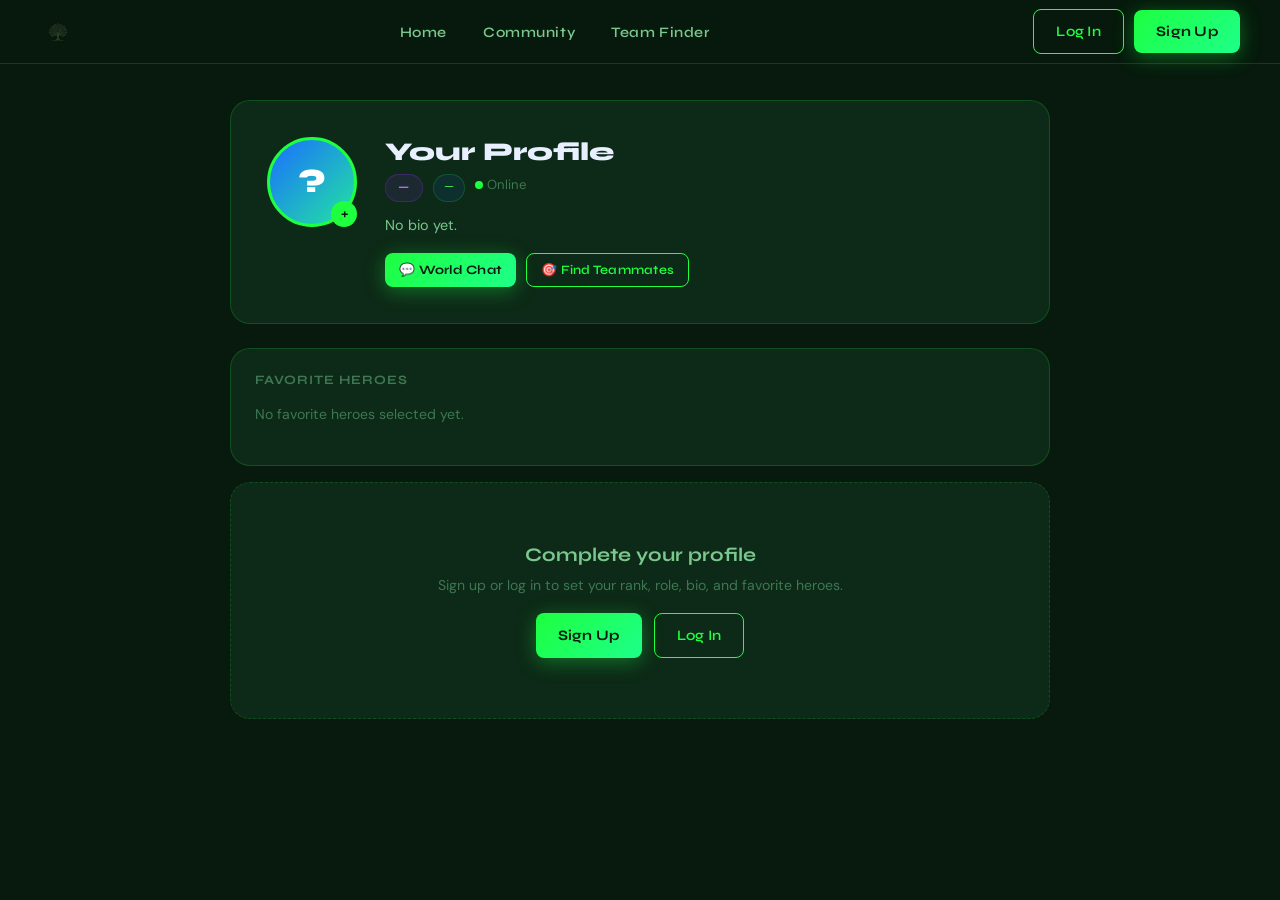
==== pages/profile.html @ 97e3393e "first commit" ====
<!DOCTYPE html>
<html lang="en">
<head>
  <meta charset="UTF-8" />
  <meta name="viewport" content="width=device-width, initial-scale=1.0" />
  <title>My Profile — TreeBa</title>
  <link rel="stylesheet" href="../css/main.css" />
  <link rel="preconnect" href="https://fonts.googleapis.com">
  <link href="https://fonts.googleapis.com/css2?family=Syne:wght@400;600;700;800&family=DM+Sans:ital,wght@0,300;0,400;0,500;1,300&display=swap" rel="stylesheet">
</head>
<body>

  <nav class="navbar">
    <a href="../index.html" class="nav-logo">
      <img src="../images/TreeBa.png" alt="TreeBa Logo" class="nav-logo-img">
    </a>
    <ul class="nav-links">
      <li><a href="../index.html">Home</a></li>
      <li><a href="community.html">Community</a></li>
      <li><a href="teamfinder.html">Team Finder</a></li>
    </ul>
    <div class="nav-actions">
      <a href="login.html" class="btn-ghost">Log In</a>
      <a href="register.html" class="btn-primary">Sign Up</a>
    </div>
  </nav>

  <div class="profile-page">

    <!-- Profile Header -->
    <div class="profile-header-card">
      <div style="position:relative;flex-shrink:0;">
        <div class="profile-big-avatar" id="profileAvatar"
          style="cursor:pointer;overflow:hidden;"
          onclick="document.getElementById('avatarInput').click()"
          title="Click to change photo">
          <img id="avatarImg" src="" alt="" style="width:100%;height:100%;object-fit:cover;display:none;border-radius:50%;">
          <span id="avatarInitials">?</span>
        </div>
        <div onclick="document.getElementById('avatarInput').click()"
          style="position:absolute;bottom:0;right:0;background:var(--primary);color:#071a0d;border-radius:50%;width:26px;height:26px;display:flex;align-items:center;justify-content:center;font-size:0.8rem;cursor:pointer;font-weight:700;">
          +
        </div>
        <input type="file" id="avatarInput" accept="image/*" style="display:none;">
      </div>
      <div class="profile-info">
        <h2 id="profileName">Your Profile</h2>
        <div class="profile-meta">
          <span class="profile-rank rank-epic" id="profileRank">—</span>
          <span class="hero-tag" id="profileRole">—</span>
          <span style="font-size:0.82rem;color:var(--text-dim);">
            <span class="online-dot"></span>Online
          </span>
        </div>
        <p class="profile-bio" id="profileBio">No bio yet.</p>
        <div class="profile-actions">
          <a href="community.html" class="btn-primary small">💬 World Chat</a>
          <a href="teamfinder.html" class="btn-ghost small">🎯 Find Teammates</a>
        </div>
      </div>
    </div>

    <!-- Favorite Heroes -->
    <div class="profile-section-card">
      <h4>Favorite Heroes</h4>

      <!-- Selected badges -->
      <div id="selectedHeroes" style="display:flex;gap:8px;flex-wrap:wrap;margin-bottom:16px;">
        <span style="font-size:0.88rem;color:var(--text-dim);">No favorite heroes selected yet.</span>
      </div>

      <!-- Carousel -->
      <div id="heroPicker" style="display:none;">
        <p style="font-size:0.85rem;color:var(--text-dim);margin-bottom:10px;">Click a hero to add/remove as favorite:</p>

        <div style="position:relative;display:flex;align-items:center;gap:8px;">
          <!-- Left Arrow -->
          <button onclick="scrollHeroes(-1)" style="
            flex-shrink:0;width:36px;height:36px;border-radius:50%;
            background:rgba(30,255,100,0.1);border:1px solid var(--primary);
            color:var(--primary);font-size:1.2rem;cursor:pointer;
            display:flex;align-items:center;justify-content:center;">‹</button>

          <!-- Hero Grid -->
          <div id="heroGrid" style="
            display:flex;gap:12px;flex:1;justify-content:center;
            transition:all 0.3s ease;"></div>

          <!-- Right Arrow -->
          <button onclick="scrollHeroes(1)" style="
            flex-shrink:0;width:36px;height:36px;border-radius:50%;
            background:rgba(30,255,100,0.1);border:1px solid var(--primary);
            color:var(--primary);font-size:1.2rem;cursor:pointer;
            display:flex;align-items:center;justify-content:center;">›</button>
        </div>

        <!-- Page indicator -->
        <div id="pageIndicator" style="text-align:center;font-size:0.75rem;color:var(--text-dim);margin-top:10px;"></div>
      </div>
    </div>

    <!-- Edit Profile Note -->
    <div class="empty-state">
      <h3>Complete your profile</h3>
      <p>Sign up or log in to set your rank, role, bio, and favorite heroes.</p>
      <div style="display:flex;gap:12px;justify-content:center;margin-top:16px;">
        <a href="register.html" class="btn-primary">Sign Up</a>
        <a href="login.html" class="btn-ghost">Log In</a>
      </div>
    </div>

  </div>

  <script src="../js/main.js"></script>
  <script>

    // ── Load username ──────────────────────────────────────────────────────
    const username = sessionStorage.getItem('treeba_user');
    if (username) {
      document.getElementById('profileName').textContent = username;
      document.getElementById('avatarInitials').textContent = username.slice(0, 2).toUpperCase();
      document.querySelector('.empty-state').style.display = 'none';
    }

    // ── Avatar upload ──────────────────────────────────────────────────────
    const avatarInput    = document.getElementById('avatarInput');
    const avatarImg      = document.getElementById('avatarImg');
    const avatarInitials = document.getElementById('avatarInitials');

    avatarInput.addEventListener('change', function () {
      const file = this.files[0];
      if (!file) return;
      const reader = new FileReader();
      reader.onload = function (e) {
        avatarImg.src = e.target.result;
        avatarImg.style.display = 'block';
        avatarInitials.style.display = 'none';
        sessionStorage.setItem('treeba_avatar', e.target.result);
      };
      reader.readAsDataURL(file);
    });

    const savedAvatar = sessionStorage.getItem('treeba_avatar');
    if (savedAvatar) {
      avatarImg.src = savedAvatar;
      avatarImg.style.display = 'block';
      avatarInitials.style.display = 'none';
    }

    // ── Hero Picker ────────────────────────────────────────────────────────
   const ML_HEROES = [
  { name: "Aamon",        img: "../images/heroes/Aamon.webp" },
  { name: "Akai",         img: "../images/heroes/Akai.webp" },
  { name: "Aldous",       img: "../images/heroes/Aldous.webp" },
  { name: "Alice",        img: "../images/heroes/Alice.webp" },
  { name: "Alpha",        img: "../images/heroes/Alpha.webp" },
  { name: "Alucard",      img: "../images/heroes/Alucard.webp" },
  { name: "Angela",       img: "../images/heroes/Angela.webp" },
  { name: "Arlott",       img: "../images/heroes/Arlott.webp" },
  { name: "Atlas",        img: "../images/heroes/Atlas.webp" },
  { name: "Aulus",        img: "../images/heroes/Aulus.webp" },
  { name: "Aurora",       img: "../images/heroes/Aurora.webp" },
  { name: "Badang",       img: "../images/heroes/Badang.webp" },
  { name: "Balmond",      img: "../images/heroes/Balmond.webp" },
  { name: "Bane",         img: "../images/heroes/Bane.webp" },
  { name: "Barats",       img: "../images/heroes/Barats.webp" },
  { name: "Baxia",        img: "../images/heroes/Baxia.webp" },
  { name: "Beatrix",      img: "../images/heroes/Beatrix.webp" },
  { name: "Belerick",     img: "../images/heroes/Belerick.webp" },
  { name: "Benedetta",    img: "../images/heroes/Benedetta.webp" },
  { name: "Brody",        img: "../images/heroes/Brody.webp" },
  { name: "Bruno",        img: "../images/heroes/Bruno.webp" },
  { name: "Carmilla",     img: "../images/heroes/Carmilla.webp" },
  { name: "Cecilion",     img: "../images/heroes/Cecilion.webp" },
  { name: "Chang'e",      img: "../images/heroes/Chang'e.webp" },
  { name: "Chip",         img: "../images/heroes/Chip.webp" },
  { name: "Chou",         img: "../images/heroes/Chou.webp" },
  { name: "Cici",         img: "../images/heroes/Cici.webp" },
  { name: "Claude",       img: "../images/heroes/Claude.webp" },
  { name: "Clint",        img: "../images/heroes/Clint.webp" },
  { name: "Cyclops",      img: "../images/heroes/Cyclops.webp" },
  { name: "Diggie",       img: "../images/heroes/Diggie.webp" },
  { name: "Dyrroth",      img: "../images/heroes/Dyrroth.webp" },
  { name: "Edith",        img: "../images/heroes/Edith.webp" },
  { name: "Esmeralda",    img: "../images/heroes/Esmeralda.webp" },
  { name: "Estes",        img: "../images/heroes/Estes.webp" },
  { name: "Eudora",       img: "../images/heroes/Eudora.webp" },
  { name: "Fanny",        img: "../images/heroes/Fanny.webp" },
  { name: "Faramis",      img: "../images/heroes/Faramis.webp" },
  { name: "Floryn",       img: "../images/heroes/Floryn.webp" },
  { name: "Franco",       img: "../images/heroes/Franco.webp" },
  { name: "Fredrinn",     img: "../images/heroes/Fredrin.webp" },
  { name: "Freya",        img: "../images/heroes/Freya.webp" },
  { name: "Gatotkaca",    img: "../images/heroes/Gatotkaca.webp" },
  { name: "Gloo",         img: "../images/heroes/Gloo.webp" },
  { name: "Gord",         img: "../images/heroes/Gord.webp" },
  { name: "Granger",      img: "../images/heroes/Granger.webp" },
  { name: "Grock",        img: "../images/heroes/Grock.webp" },
  { name: "Guinevere",    img: "../images/heroes/Guinevere.webp" },
  { name: "Gusion",       img: "../images/heroes/Gusion.webp" },
  { name: "Hanabi",       img: "../images/heroes/Hanabi.webp" },
  { name: "Hanzo",        img: "../images/heroes/Hanzo.webp" },
  { name: "Harith",       img: "../images/heroes/Harith.webp" },
  { name: "Harley",       img: "../images/heroes/Harley.webp" },
  { name: "Hayabusa",     img: "../images/heroes/Hayabusa.webp" },
  { name: "Helcurt",      img: "../images/heroes/Helcurt.webp" },
  { name: "Hilda",        img: "../images/heroes/Hilda.webp" },
  { name: "Hylos",        img: "../images/heroes/Hylos.webp" },
  { name: "Irithel",      img: "../images/heroes/Irithel.webp" },
  { name: "Jawhead",      img: "../images/heroes/Jawhead.webp" },
  { name: "Johnson",      img: "../images/heroes/Johnson.webp" },
  { name: "Joy",          img: "../images/heroes/Joy.webp" },
  { name: "Julian",       img: "../images/heroes/Julian.webp" },
  { name: "Kadita",       img: "../images/heroes/Kadita.webp" },
  { name: "Kagura",       img: "../images/heroes/Kagura.webp" },
  { name: "Kaja",         img: "../images/heroes/Kaja.webp" },
  { name: "Kalea",        img: "../images/heroes/Kalea.webp" },
  { name: "Karina",       img: "../images/heroes/Karina.webp" },
  { name: "Karrie",       img: "../images/heroes/Karrie.webp" },
  { name: "Khaleed",      img: "../images/heroes/Khaleed.webp" },
  { name: "Khufra",       img: "../images/heroes/Khufra.webp" },
  { name: "Kimmy",        img: "../images/heroes/Kimmy.webp" },
  { name: "Lancelot",     img: "../images/heroes/Lancelot.webp" },
  { name: "Lapu-Lapu",    img: "../images/heroes/Lapu.webp" },
  { name: "Layla",        img: "../images/heroes/Layla.webp" },
  { name: "Leomord",      img: "../images/heroes/Leomord.webp" },
  { name: "Lesley",       img: "../images/heroes/Lesley.webp" },
  { name: "Ling",         img: "../images/heroes/Ling.webp" },
  { name: "Lolita",       img: "../images/heroes/Lolita.webp" },
  { name: "Lukas",        img: "../images/heroes/Lukas.webp" },
  { name: "Lunox",        img: "../images/heroes/Lunox.webp" },
  { name: "Luo Yi",       img: "../images/heroes/Luo Yi.webp" },
  { name: "Lylia",        img: "../images/heroes/Lylia.webp" },
  { name: "Marcel",       img: "../images/heroes/Marcel.webp" },
  { name: "Martis",       img: "../images/heroes/Martis.webp" },
  { name: "Masha",        img: "../images/heroes/MAsha.webp" },
  { name: "Mathilda",     img: "../images/heroes/Mathilda.webp" },
  { name: "Melissa",      img: "../images/heroes/Melissa.webp" },
  { name: "Minotaur",     img: "../images/heroes/Minotaur.webp" },
  { name: "Minsitthar",   img: "../images/heroes/Minsitthar.webp" },
  { name: "Miya",         img: "../images/heroes/Miya.webp" },
  { name: "Moskov",       img: "../images/heroes/Moskov.webp" },
  { name: "Nana",         img: "../images/heroes/Nana.webp" },
  { name: "Natalia",      img: "../images/heroes/Natalia.webp" },
  { name: "Natan",        img: "../images/heroes/Natan.webp" },
  { name: "Nolan",        img: "../images/heroes/Nolan.webp" },
  { name: "Novaria",      img: "../images/heroes/Novaria.webp" },
  { name: "Odette",       img: "../images/heroes/Odette.webp" },
  { name: "Paquito",      img: "../images/heroes/Paquito.webp" },
  { name: "Pharsa",       img: "../images/heroes/Pharsa.webp" },
  { name: "Phoveus",      img: "../images/heroes/Phoveus.webp" },
  { name: "Popol & Kupa", img: "../images/heroes/Popol and Kupa.webp" },
  { name: "Rafaela",      img: "../images/heroes/Rafaela.webp" },
  { name: "Roger",        img: "../images/heroes/Roger.webp" },
  { name: "Ruby",         img: "../images/heroes/Ruby.webp" },
  { name: "Saber",        img: "../images/heroes/Saber.webp" },
  { name: "Selena",       img: "../images/heroes/Selena.webp" },
  { name: "Silvanna",     img: "../images/heroes/Silvanna.webp" },
  { name: "Sora",         img: "../images/heroes/Sora.webp" },
  { name: "Sun",          img: "../images/heroes/Sun.webp" },
  { name: "Suyou",        img: "../images/heroes/Suyou.webp" },
  { name: "Terizla",      img: "../images/heroes/Terizla.webp" },
  { name: "Thamuz",       img: "../images/heroes/Thamuz.webp" },
  { name: "Tigreal",      img: "../images/heroes/Tigreal.webp" },
  { name: "Uranus",       img: "../images/heroes/Uranus.webp" },
  { name: "Vale",         img: "../images/heroes/Vale.webp" },
  { name: "Valentina",    img: "../images/heroes/Valentina.webp" },
  { name: "Valir",        img: "../images/heroes/Valir.webp" },
  { name: "Vexana",       img: "../images/heroes/Vexanna.webp" },
  { name: "Wanwan",       img: "../images/heroes/Wanwan.webp" },
  { name: "X.Borg",       img: "../images/heroes/X.borg.webp" },
  { name: "Xavier",       img: "../images/heroes/Xavier.webp" },
  { name: "Yi Sun-shin",  img: "../images/heroes/Yi Sun-shin.webp" },
  { name: "Yin",          img: "../images/heroes/Yin.webp" },
  { name: "Yu Zhong",     img: "../images/heroes/Yu Zhong.webp" },
  { name: "Yve",          img: "../images/heroes/Yve.webp" },
  { name: "Zetian",       img: "../images/heroes/Zetian.webp" },
  { name: "Zhask",        img: "../images/heroes/Zhask.webp" },
  { name: "Zhuxin",       img: "../images/heroes/Zhuxin.webp" },
  { name: "Zilong",       img: "../images/heroes/Zilong.webp" },
];
    let selectedHeroes = JSON.parse(sessionStorage.getItem('treeba_heroes') || '[]');
    let currentPage = 0;
    const heroesPerPage = 6;

    function scrollHeroes(direction) {
      const maxPage = Math.ceil(ML_HEROES.length / heroesPerPage) - 1;
      currentPage = Math.min(Math.max(currentPage + direction, 0), maxPage);
      renderHeroPicker();
    }

    function renderHeroPicker() {
      const grid        = document.getElementById('heroGrid');
      const selectedDiv = document.getElementById('selectedHeroes');
      const indicator   = document.getElementById('pageIndicator');
      if (!grid) return;

      // Slice heroes for current page
      const start      = currentPage * heroesPerPage;
      const pageHeroes = ML_HEROES.slice(start, start + heroesPerPage);

      grid.innerHTML = '';
      pageHeroes.forEach(hero => {
        const isSelected = selectedHeroes.includes(hero.name);
        const card = document.createElement('div');
        card.style.cssText = `
          display:flex;flex-direction:column;align-items:center;gap:6px;
          cursor:pointer;padding:10px;border-radius:12px;transition:all 0.2s;
          border:2px solid ${isSelected ? 'var(--primary)' : 'transparent'};
          background:${isSelected ? 'rgba(30,255,100,0.08)' : 'rgba(255,255,255,0.03)'};
          min-width:80px;flex-shrink:0;
        `;
        card.innerHTML = `
          <img src="${hero.img}" alt="${hero.name}"
            style="width:60px;height:60px;border-radius:50%;object-fit:cover;
            border:2px solid ${isSelected ? 'var(--primary)' : '#333'};"
            onerror="this.style.background='#1a3320';">
          <span style="font-size:0.72rem;text-align:center;
            color:${isSelected ? 'var(--primary)' : 'var(--text-dim)'};">
            ${hero.name}
          </span>
        `;
        card.addEventListener('click', () => {
          if (selectedHeroes.includes(hero.name)) {
            selectedHeroes = selectedHeroes.filter(h => h !== hero.name);
          } else {
            selectedHeroes.push(hero.name);
          }
          sessionStorage.setItem('treeba_heroes', JSON.stringify(selectedHeroes));
          renderHeroPicker();
        });
        grid.appendChild(card);
      });

      // Update page indicator
      const maxPage = Math.ceil(ML_HEROES.length / heroesPerPage);
      indicator.textContent = `Page ${currentPage + 1} of ${maxPage}`;

      // Render selected badges
      const badges = selectedHeroes.map(name => {
        const hero = ML_HEROES.find(h => h.name === name);
        return `
          <span style="
            display:inline-flex;align-items:center;gap:6px;
            background:rgba(30,255,100,0.12);border:1px solid var(--primary);
            border-radius:20px;padding:4px 10px 4px 4px;font-size:0.8rem;color:var(--primary);">
            <img src="${hero?.img}" style="width:22px;height:22px;border-radius:50%;object-fit:cover;">
            ${name}
          </span>`;
      }).join('');

      selectedDiv.innerHTML = badges || '<span style="font-size:0.88rem;color:var(--text-dim);">No favorite heroes selected yet.</span>';
    }

    // Only show picker if logged in
    if (sessionStorage.getItem('treeba_user')) {
      document.getElementById('heroPicker').style.display = 'block';
    }
    renderHeroPicker();

  </script>
</body>
</html>
---- css/main.css ----
/* ============================================
   TreeBa — Main Stylesheet
   Theme: Dark Green Gaming Community
============================================ */

:root {
  --primary: #1dff3f;
  --primary-dark: #1c862a;
  --primary-light: #4dff4d;
  --accent: #1fffd4;
  --accent-green: #22e5a0;
  --accent-dim: #0fa87a;
  --bg: #071a0d;
  --bg-card: #0d2917;
  --bg-card2: #0a1f12;
  --border: rgba(26, 255, 68, 0.18);
  --border-bright: rgba(26, 255, 76, 0.4);
  --text: #e8f0ff;
  --text-muted: #7ac88d;
  --text-dim: #3d7852;
  --glow: 0 0 40px rgba(26, 255, 83, 0.25);
  --glow-green: 0 0 30px rgba(31, 255, 212, 0.2);
  --radius: 12px;
  --radius-lg: 20px;
}

*, *::before, *::after { box-sizing: border-box; margin: 0; padding: 0; }
html { scroll-behavior: smooth; }
body {
  font-family: 'DM Sans', sans-serif;
  background: var(--bg);
  color: var(--text);
  overflow-x: hidden;
  line-height: 1.6;
}
h1, h2, h3, h4, h5 { font-family: 'Syne', sans-serif; line-height: 1.2; }
a { text-decoration: none; color: inherit; }
img { max-width: 100%; }

/* ---- BUTTONS ---- */
.btn-primary {
  display: inline-flex; align-items: center; gap: 6px;
  background: linear-gradient(135deg, var(--primary), #1fffd4 200%);
  color: #071a0d; font-family: 'Syne', sans-serif; font-weight: 700;
  font-size: 0.9rem; padding: 10px 22px; border-radius: 8px;
  border: none; cursor: pointer; transition: all 0.2s;
  box-shadow: 0 4px 20px rgba(26, 255, 72, 0.35); letter-spacing: 0.02em;
}
.btn-primary:hover {
  transform: translateY(-2px);
  box-shadow: 0 8px 30px rgba(26, 255, 79, 0.5);
  background: linear-gradient(135deg, var(--primary-light), #1fffd4 180%);
}
.btn-primary.large { padding: 14px 32px; font-size: 1rem; border-radius: 10px; }
.btn-primary.small { padding: 6px 14px; font-size: 0.8rem; }

.btn-ghost {
  display: inline-flex; align-items: center; gap: 6px;
  background: transparent; color: var(--primary);
  font-family: 'Syne', sans-serif; font-weight: 600;
  font-size: 0.9rem; padding: 10px 22px; border-radius: 8px;
  border: 1px solid var(--primary); cursor: pointer; transition: all 0.2s;
  letter-spacing: 0.02em;
}
.btn-ghost:hover {
  color: var(--text); border-color: var(--border-bright);
  background: rgba(26, 255, 133, 0.08);
}
.btn-ghost.large { padding: 14px 32px; font-size: 1rem; border-radius: 10px; }
.btn-ghost.small { padding: 6px 14px; font-size: 0.8rem; }

.btn-outline {
  display: inline-flex; align-items: center; gap: 6px;
  background: transparent; color: var(--accent);
  font-family: 'Syne', sans-serif; font-weight: 700;
  font-size: 0.9rem; padding: 10px 22px; border-radius: 8px;
  border: 1.5px solid var(--accent); cursor: pointer; transition: all 0.2s;
  letter-spacing: 0.02em;
}
.btn-outline:hover {
  background: rgba(31, 255, 212, 0.08);
  box-shadow: 0 0 20px rgba(31, 255, 139, 0.2);
}
.btn-outline.large { padding: 14px 32px; font-size: 1rem; border-radius: 10px; }

/* ---- NAVBAR ---- */
.navbar {
  position: fixed; top: 0; left: 0; right: 0; z-index: 100;
  display: flex; align-items: center; justify-content: space-between;
  padding: 0 40px; height: 64px;
  background: rgba(7, 26, 13, 0.95);
  backdrop-filter: blur(20px);
  border-bottom: 1px solid var(--border);
}
.nav-logo {
  font-family: 'Syne', sans-serif; font-weight: 800; font-size: 1.4rem;
  color: var(--text); display: flex; align-items: center; gap: 8px;
  letter-spacing: -0.02em;
}
.nav-logo-img { height: 36px; width: auto; object-fit: contain; }
.logo-icon { font-size: 1.6rem; color: var(--primary); filter: drop-shadow(0 0 8px var(--primary)); }
.nav-links { display: flex; list-style: none; gap: 36px; }
.nav-links a {
  font-family: 'Syne', sans-serif; font-weight: 600; font-size: 0.9rem;
  color: var(--text-muted); letter-spacing: 0.04em; transition: color 0.2s; position: relative;
}
.nav-links a::after {
  content: ''; position: absolute; bottom: -4px; left: 0; right: 0;
  height: 2px; background: var(--primary); transform: scaleX(0); transition: transform 0.2s;
}
.nav-links a.active, .nav-links a:hover { color: var(--text); }
.nav-links a.active::after, .nav-links a:hover::after { transform: scaleX(1); }
.nav-actions { display: flex; align-items: center; gap: 10px; }

/* ---- HERO SECTION ---- */
.hero-section {
  min-height: 100vh; display: flex; align-items: center;
  padding: 100px 40px 60px; position: relative; overflow: hidden;
}
.hero-bg-orb { position: absolute; border-radius: 50%; filter: blur(80px); pointer-events: none; }
.orb1 {
  width: 600px; height: 600px;
  background: radial-gradient(circle, rgba(26, 255, 91, 0.18) 0%, transparent 70%);
  top: -100px; left: -100px; animation: float 8s ease-in-out infinite;
}
.orb2 {
  width: 400px; height: 400px;
  background: radial-gradient(circle, rgba(31, 255, 106, 0.12) 0%, transparent 70%);
  bottom: 0; right: 10%; animation: float 10s ease-in-out infinite reverse;
}
@keyframes float { 0%, 100% { transform: translateY(0); } 50% { transform: translateY(-30px); } }

.hero-content {
  max-width: 1200px; margin: 0 auto;
  display: grid; grid-template-columns: 1fr 1fr; gap: 80px;
  align-items: center; width: 100%;
}
.hero-badge {
  display: inline-block; background: rgba(31, 255, 80, 0.1);
  border: 1px solid rgba(31, 255, 212, 0.3); color: var(--accent);
  font-size: 0.8rem; font-weight: 500; padding: 5px 14px; border-radius: 30px;
  margin-bottom: 20px; letter-spacing: 0.03em;
}
.hero-text h1 {
  font-size: clamp(2.8rem, 5vw, 4.5rem); font-weight: 800; color: var(--text);
  letter-spacing: -0.03em; margin-bottom: 20px;
}
.gradient-text {
  background: linear-gradient(135deg, var(--primary-light), var(--accent));
  -webkit-background-clip: text; -webkit-text-fill-color: transparent; background-clip: text;
}
.hero-sub { font-size: 1.1rem; color: var(--text-muted); max-width: 440px; margin-bottom: 36px; line-height: 1.7; }
.hero-ctas { display: flex; gap: 14px; margin-bottom: 48px; flex-wrap: wrap; }
.hero-stats { display: flex; align-items: center; gap: 24px; }
.stat { display: flex; flex-direction: column; }
.stat-num { font-family: 'Syne', sans-serif; font-size: 1.6rem; font-weight: 800; color: var(--text); line-height: 1; }
.stat-label { font-size: 0.78rem; color: var(--text-dim); margin-top: 2px; }
.stat-divider { width: 1px; height: 36px; background: var(--border); }
.hero-big-image { width: 100%; max-width: 520px; border-radius: 20px; overflow: hidden; border: 1px solid rgba(255,255,255,0.1); }
.hero-big-image img { width: 100%; height: 100%; object-fit: cover; display: block; }

/* ---- SECTIONS ---- */
.section { padding: 80px 40px; max-width: 1200px; margin: 0 auto; }
.section-header { text-align: center; margin-bottom: 48px; }
.section-header h2 { font-size: clamp(1.8rem, 3vw, 2.6rem); font-weight: 800; letter-spacing: -0.02em; margin-bottom: 10px; }
.section-header p { color: var(--text-muted); font-size: 1rem; }
.section-cta { text-align: center; margin-top: 40px; }

/* ---- PROFILES SECTION ---- */
.profiles-section { max-width: 1200px; margin: 0 auto; }
.profiles-grid { display: grid; grid-template-columns: repeat(3, 1fr); gap: 24px; }
.profile-card {
  background: var(--bg-card); border: 1px solid var(--border); border-radius: var(--radius-lg);
  padding: 28px 24px; display: flex; flex-direction: column; align-items: center;
  text-align: center; gap: 12px; position: relative; transition: all 0.25s;
}
.profile-card:hover { border-color: var(--border-bright); box-shadow: var(--glow); transform: translateY(-4px); }
.profile-card.featured {
  border-color: rgba(31, 255, 212, 0.4);
  background: linear-gradient(135deg, rgba(26, 111, 255, 0.08), rgba(31, 255, 212, 0.05));
  box-shadow: var(--glow-green);
}
.featured-label {
  position: absolute; top: -12px; left: 50%; transform: translateX(-50%);
  background: linear-gradient(135deg, var(--primary), var(--accent));
  color: #071a0d; font-size: 0.72rem; font-weight: 700; padding: 3px 14px;
  border-radius: 20px; white-space: nowrap; letter-spacing: 0.04em;
}
.profile-avatar {
  width: 64px; height: 64px; border-radius: 50%;
  display: flex; align-items: center; justify-content: center;
  font-family: 'Syne', sans-serif; font-weight: 800; font-size: 1.3rem;
  color: #fff; border: 2px solid var(--border);
}
.pa1 { background: linear-gradient(135deg, #1a6fff, #0099cc); }
.pa2 { background: linear-gradient(135deg, #1fffd4, #1a6fff); color: #070d1a; }
.pa3 { background: linear-gradient(135deg, #22e5a0, #1a6fff); }
.profile-name { font-family: 'Syne', sans-serif; font-weight: 700; font-size: 1.05rem; }
.profile-rank { font-size: 0.78rem; font-weight: 600; padding: 3px 12px; border-radius: 20px; letter-spacing: 0.04em; }
.rank-mythic { background: rgba(255, 215, 0, 0.12); color: #ffd700; border: 1px solid rgba(255, 215, 0, 0.3); }
.rank-legend { background: rgba(26, 111, 255, 0.12); color: var(--primary-light); border: 1px solid var(--border); }
.rank-epic { background: rgba(138, 43, 226, 0.12); color: #bb7bff; border: 1px solid rgba(138, 43, 226, 0.3); }
.profile-heroes { display: flex; gap: 6px; flex-wrap: wrap; justify-content: center; }
.hero-tag { background: rgba(26, 111, 255, 0.1); color: var(--primary-light); border: 1px solid var(--border); font-size: 0.72rem; padding: 3px 10px; border-radius: 20px; }
.profile-tips { font-size: 0.8rem; color: var(--text-dim); }

/* ---- HEROES SECTION ---- */
.heroes-section { max-width: 1200px; margin: 0 auto; }
.heroes-carousel { display: grid; grid-template-columns: repeat(4, 1fr); gap: 20px; }
.hero-knowledge-card {
  background: var(--bg-card); border: 1px solid var(--border); border-radius: var(--radius-lg);
  padding: 0; display: flex; flex-direction: column; overflow: hidden; transition: all 0.25s;
}
.hero-knowledge-card:hover { border-color: var(--border-bright); box-shadow: var(--glow); transform: translateY(-4px); }
.hkc-hero-img { width: 100%; height: 160px; object-fit: cover; object-position: top; display: block; }
.hkc-body { padding: 16px; display: flex; flex-direction: column; gap: 8px; flex: 1; }
.hkc-role {
  display: inline-block; font-size: 0.7rem; font-weight: 700; padding: 3px 10px;
  border-radius: 20px; letter-spacing: 0.06em; align-self: flex-start; text-transform: uppercase;
}
.hkc-role.mage { background: rgba(0, 255, 76, 0.12); color: #4daaff; border: 1px solid rgba(0, 149, 255, 0.3); }
.hkc-role.fighter { background: rgba(255, 100, 50, 0.12); color: #ff8c6e; border: 1px solid rgba(255, 100, 50, 0.3); }
.hkc-role.assassin { background: rgba(156, 226, 43, 0.12); color: #cc88ff; border: 1px solid rgba(138, 43, 226, 0.3); }
.hkc-role.tank { background: rgba(31, 255, 212, 0.1); color: var(--accent); border: 1px solid rgba(31, 255, 212, 0.3); }
.hero-knowledge-card h3 { font-size: 1.1rem; font-weight: 700; letter-spacing: -0.01em; }
.hero-knowledge-card p { font-size: 0.85rem; color: var(--text-muted); line-height: 1.6; flex: 1; }
.hkc-meta { display: flex; gap: 12px; font-size: 0.75rem; color: var(--text-dim); padding-top: 8px; border-top: 1px solid var(--border); }

/* ---- DISCUSSION / FEED ---- */
.discussion-section { max-width: 1200px; margin: 0 auto; }
.feed { display: flex; flex-direction: column; gap: 16px; }
.feed-post {
  background: var(--bg-card); border: 1px solid var(--border); border-radius: var(--radius-lg);
  padding: 24px; display: flex; gap: 20px; transition: all 0.25s;
}
.feed-post:hover { border-color: var(--border-bright); box-shadow: var(--glow); }
.feed-vote { display: flex; flex-direction: column; align-items: center; gap: 6px; min-width: 40px; }
.vote-btn { background: none; border: none; color: var(--text-dim); cursor: pointer; font-size: 0.9rem; padding: 4px; border-radius: 4px; transition: all 0.15s; }
.vote-btn:hover { color: var(--accent); background: rgba(31, 255, 212, 0.08); }
.feed-vote span { font-family: 'Syne', sans-serif; font-weight: 700; font-size: 1rem; color: var(--text); }
.feed-body { flex: 1; }
.feed-tags { display: flex; gap: 8px; margin-bottom: 10px; }
.tag { font-size: 0.7rem; font-weight: 700; padding: 2px 10px; border-radius: 20px; letter-spacing: 0.04em; text-transform: uppercase; }
.tag.mage { background: rgba(0, 157, 255, 0.12); color: #4daaff; border: 1px solid rgba(0, 149, 255, 0.3); }
.tag.fighter { background: rgba(255, 100, 50, 0.12); color: #ff8c6e; border: 1px solid rgba(255, 100, 50, 0.3); }
.tag.assassin { background: rgba(138, 43, 226, 0.12); color: #cc88ff; border: 1px solid rgba(138, 43, 226, 0.3); }
.tag.tip { background: rgba(31, 255, 212, 0.08); color: var(--accent); border: 1px solid rgba(31, 255, 212, 0.25); }
.tag.combo { background: rgba(26, 111, 255, 0.08); color: var(--primary-light); border: 1px solid var(--border); }
.tag.build { background: rgba(255, 215, 0, 0.08); color: #ffd700; border: 1px solid rgba(255, 215, 0, 0.2); }
.feed-body h4 { font-size: 1.05rem; font-weight: 700; margin-bottom: 8px; letter-spacing: -0.01em; }
.feed-body p { font-size: 0.88rem; color: var(--text-muted); line-height: 1.6; margin-bottom: 12px; }
.feed-meta { display: flex; gap: 18px; font-size: 0.78rem; color: var(--text-dim); flex-wrap: wrap; }
.feed-author { color: var(--text-muted); }

/* ---- TEAM FINDER ---- */
.team-finder-section { max-width: 1200px; margin: 0 auto; }
.team-buttons { display: flex; flex-wrap: wrap; gap: 12px; justify-content: center; margin-bottom: 32px; }
.team-btn {
  padding: 10px 20px; border-radius: 30px; font-family: 'Syne', sans-serif;
  font-weight: 700; font-size: 0.85rem; cursor: pointer; transition: all 0.2s;
  border: 1.5px solid var(--border); background: var(--bg-card); color: var(--text-muted);
  letter-spacing: 0.04em;
}
.team-btn:hover, .team-btn.active {
  border-color: var(--primary); color: var(--primary);
  background: rgba(29, 255, 63, 0.08); box-shadow: 0 0 16px rgba(29, 255, 63, 0.15);
}
.empty-state {
  text-align: center; padding: 60px 20px;
  background: var(--bg-card); border: 1px dashed var(--border); border-radius: var(--radius-lg);
}
.empty-state h3 { font-size: 1.2rem; color: var(--text-muted); margin-bottom: 8px; }
.empty-state p { font-size: 0.88rem; color: var(--text-dim); }

/* ---- WORLD CHAT ---- */
.chat-section { max-width: 1200px; margin: 0 auto; }
.chat-box {
  background: var(--bg-card); border: 1px solid var(--border); border-radius: var(--radius-lg);
  display: flex; flex-direction: column; height: 500px; overflow: hidden;
}
.chat-header {
  padding: 16px 20px; border-bottom: 1px solid var(--border);
  display: flex; align-items: center; gap: 10px;
}
.chat-live-dot { width: 8px; height: 8px; border-radius: 50%; background: var(--primary); animation: pulse 2s infinite; }
@keyframes pulse { 0%, 100% { opacity: 1; } 50% { opacity: 0.3; } }
.chat-header span { font-family: 'Syne', sans-serif; font-weight: 700; font-size: 0.95rem; }
.chat-header small { color: var(--text-dim); font-size: 0.78rem; margin-left: auto; }
.chat-messages { flex: 1; overflow-y: auto; padding: 16px 20px; display: flex; flex-direction: column; gap: 12px; }
.chat-messages::-webkit-scrollbar { width: 4px; }
.chat-messages::-webkit-scrollbar-thumb { background: var(--border-bright); border-radius: 2px; }
.chat-empty { display: flex; flex-direction: column; align-items: center; justify-content: center; height: 100%; gap: 8px; }
.chat-empty span { font-size: 2rem; }
.chat-empty p { color: var(--text-dim); font-size: 0.88rem; }
.chat-msg { display: flex; gap: 10px; align-items: flex-start; }
.chat-msg-avatar {
  width: 32px; height: 32px; border-radius: 50%; flex-shrink: 0;
  display: flex; align-items: center; justify-content: center;
  font-family: 'Syne', sans-serif; font-weight: 700; font-size: 0.75rem; color: #fff;
}
.chat-msg-body { flex: 1; }
.chat-msg-name { font-family: 'Syne', sans-serif; font-weight: 700; font-size: 0.82rem; color: var(--primary); margin-bottom: 2px; }
.chat-msg-name span { font-weight: 400; color: var(--text-dim); font-family: 'DM Sans', sans-serif; margin-left: 6px; font-size: 0.75rem; }
.chat-msg-text { font-size: 0.88rem; color: var(--text-muted); line-height: 1.5; }
.chat-input-row {
  padding: 12px 16px; border-top: 1px solid var(--border);
  display: flex; gap: 10px; align-items: center;
}
.chat-input {
  flex: 1; background: var(--bg); border: 1px solid var(--border); border-radius: 8px;
  padding: 10px 14px; color: var(--text); font-family: 'DM Sans', sans-serif; font-size: 0.9rem;
  outline: none; transition: border-color 0.2s;
}
.chat-input:focus { border-color: var(--border-bright); }
.chat-input::placeholder { color: var(--text-dim); }
.chat-send-btn {
  background: linear-gradient(135deg, var(--primary), var(--accent));
  border: none; border-radius: 8px; padding: 10px 18px; cursor: pointer;
  color: #071a0d; font-family: 'Syne', sans-serif; font-weight: 700; font-size: 0.85rem;
  transition: all 0.2s;
}
.chat-send-btn:hover { transform: translateY(-1px); box-shadow: var(--glow); }

/* ---- FORMS ---- */
.auth-page { min-height: 100vh; display: flex; align-items: center; justify-content: center; padding: 80px 20px; }
.auth-card {
  background: var(--bg-card); border: 1px solid var(--border); border-radius: var(--radius-lg);
  padding: 40px; width: 100%; max-width: 420px;
}
.auth-card h2 { font-size: 1.8rem; font-weight: 800; margin-bottom: 6px; }
.auth-card p { color: var(--text-muted); font-size: 0.9rem; margin-bottom: 28px; }
.form-group { display: flex; flex-direction: column; gap: 6px; margin-bottom: 16px; }
.form-group label { font-size: 0.82rem; font-weight: 600; color: var(--text-muted); letter-spacing: 0.04em; }
.form-input {
  background: var(--bg); border: 1px solid var(--border); border-radius: 8px;
  padding: 11px 14px; color: var(--text); font-family: 'DM Sans', sans-serif; font-size: 0.9rem;
  outline: none; transition: border-color 0.2s; width: 100%;
}
.form-input:focus { border-color: var(--primary); box-shadow: 0 0 0 3px rgba(29, 255, 63, 0.1); }
.form-input::placeholder { color: var(--text-dim); }
select.form-input { cursor: pointer; }
select.form-input option { background: var(--bg-card); }
.form-submit { width: 100%; margin-top: 8px; justify-content: center; font-size: 1rem; padding: 12px; }
.auth-footer { text-align: center; margin-top: 20px; font-size: 0.85rem; color: var(--text-dim); }
.auth-footer a { color: var(--primary); font-weight: 600; }
.auth-logo { display: flex; align-items: center; gap: 8px; justify-content: center; margin-bottom: 28px; font-family: 'Syne', sans-serif; font-weight: 800; font-size: 1.4rem; }

/* ---- PROFILE PAGE ---- */
.profile-page { max-width: 900px; margin: 0 auto; padding: 100px 40px 60px; }
.profile-header-card {
  background: var(--bg-card); border: 1px solid var(--border); border-radius: var(--radius-lg);
  padding: 36px; display: flex; gap: 28px; align-items: flex-start; margin-bottom: 24px;
}
.profile-big-avatar {
  width: 90px; height: 90px; border-radius: 50%; flex-shrink: 0;
  display: flex; align-items: center; justify-content: center;
  font-family: 'Syne', sans-serif; font-weight: 800; font-size: 2rem;
  color: #fff; border: 3px solid var(--primary);
  background: linear-gradient(135deg, #1a6fff, #22e5a0);
}
.profile-info { flex: 1; }
.profile-info h2 { font-size: 1.6rem; font-weight: 800; margin-bottom: 6px; }
.profile-meta { display: flex; gap: 10px; flex-wrap: wrap; margin-bottom: 12px; }
.profile-bio { font-size: 0.9rem; color: var(--text-muted); line-height: 1.6; }
.online-dot { display: inline-block; width: 8px; height: 8px; border-radius: 50%; background: var(--primary); margin-right: 4px; animation: pulse 2s infinite; }
.profile-actions { display: flex; gap: 10px; margin-top: 16px; }
.profile-section-card {
  background: var(--bg-card); border: 1px solid var(--border); border-radius: var(--radius-lg);
  padding: 24px; margin-bottom: 16px;
}
.profile-section-card h4 { font-size: 0.8rem; font-weight: 700; color: var(--text-dim); letter-spacing: 0.08em; text-transform: uppercase; margin-bottom: 14px; }

/* ---- FOOTER ---- */
.footer { background: var(--bg-card); border-top: 1px solid var(--border); padding: 48px 40px 24px; margin-top: 80px; }
.footer-top { max-width: 1200px; margin: 0 auto; display: flex; gap: 60px; padding-bottom: 36px; border-bottom: 1px solid var(--border); flex-wrap: wrap; }
.footer-brand { flex: 1; min-width: 200px; }
.footer-brand strong { font-family: 'Syne', sans-serif; font-size: 1.3rem; font-weight: 800; display: flex; align-items: center; gap: 8px; margin-bottom: 10px; }
.footer-brand p { font-size: 0.85rem; color: var(--text-muted); line-height: 1.6; }
.footer-links { display: flex; gap: 48px; flex-wrap: wrap; }
.footer-col { display: flex; flex-direction: column; gap: 10px; }
.footer-col h5 { font-family: 'Syne', sans-serif; font-size: 0.8rem; font-weight: 700; color: var(--text); letter-spacing: 0.08em; text-transform: uppercase; margin-bottom: 4px; }
.footer-col a { font-size: 0.85rem; color: var(--text-muted); transition: color 0.2s; }
.footer-col a:hover { color: var(--accent); }
.footer-bottom { max-width: 1200px; margin: 24px auto 0; display: flex; justify-content: space-between; font-size: 0.78rem; color: var(--text-dim); flex-wrap: wrap; gap: 10px; }

/* ---- SCROLLBAR ---- */
::-webkit-scrollbar { width: 6px; }
::-webkit-scrollbar-track { background: var(--bg); }
::-webkit-scrollbar-thumb { background: var(--border-bright); border-radius: 3px; }

/* ---- RESPONSIVE ---- */
@media (max-width: 1024px) {
  .heroes-carousel { grid-template-columns: repeat(2, 1fr); }
  .hero-content { grid-template-columns: 1fr; }
  .hero-big-image { display: none; }
}
@media (max-width: 768px) {
  .navbar { padding: 0 20px; }
  .nav-links { display: none; }
  .section { padding: 60px 20px; }
  .profiles-grid { grid-template-columns: 1fr; }
  .heroes-carousel { grid-template-columns: 1fr; }
  .footer-top { flex-direction: column; gap: 32px; }
  .footer-links { gap: 28px; }
  .profile-header-card { flex-direction: column; }
}
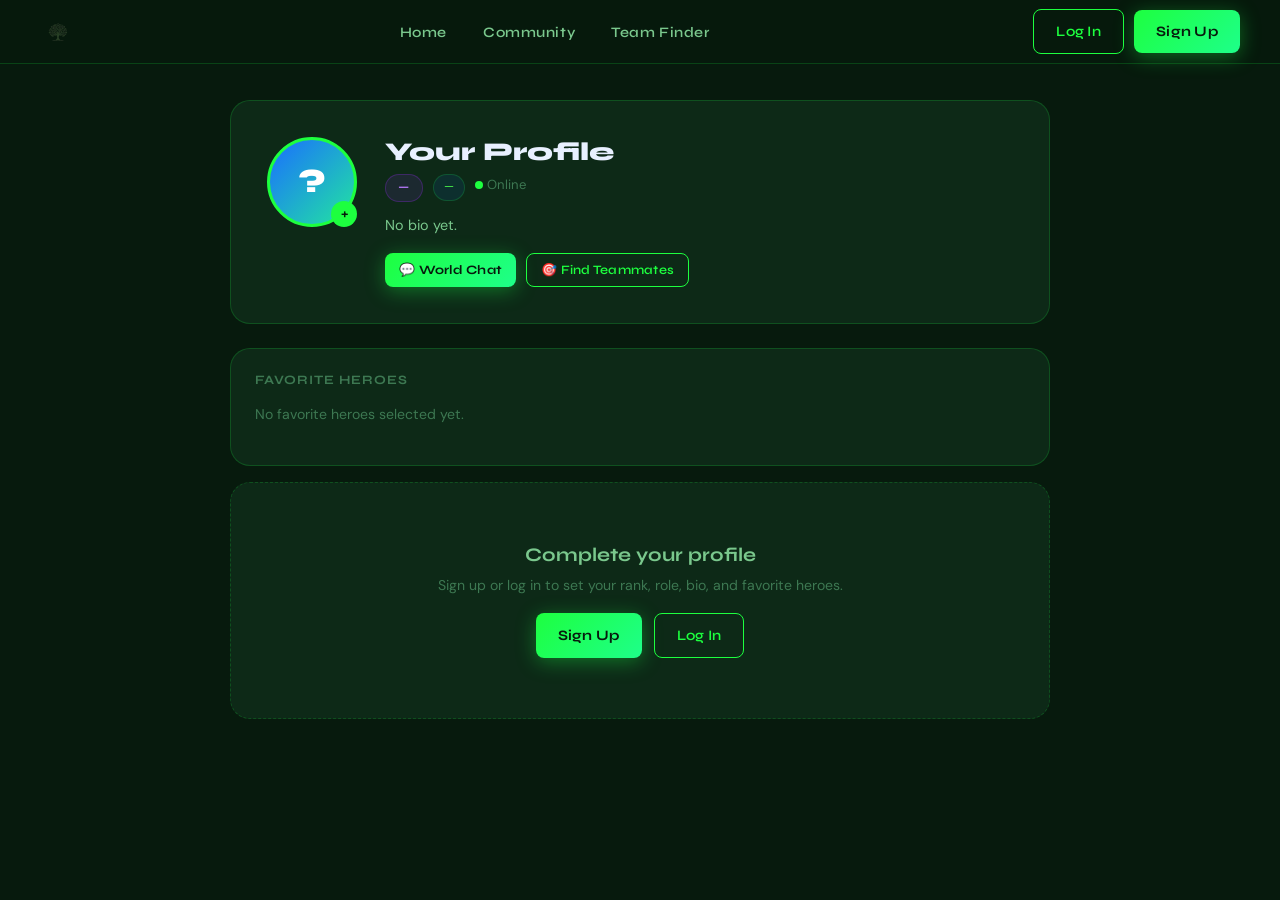
==== commit 94eff154: "Updated website" ====
--- a/pages/profile.html
+++ b/pages/profile.html
@@ -46,8 +46,14 @@
       <div class="profile-info">
         <h2 id="profileName">Your Profile</h2>
         <div class="profile-meta">
-          <span class="profile-rank rank-epic" id="profileRank">—</span>
-          <span class="hero-tag" id="profileRole">—</span>
+          <div class="profile-rank-container">
+            <span class="profile-rank rank-epic" id="profileRank">—</span>
+            <button id="editRankBtn" class="edit-btn" title="Edit rank" style="display:none;">✏️</button>
+          </div>
+          <div class="profile-role-container">
+            <span class="hero-tag" id="profileRole">—</span>
+            <button id="editRoleBtn" class="edit-btn" title="Edit role" style="display:none;">✏️</button>
+          </div>
           <span style="font-size:0.82rem;color:var(--text-dim);">
             <span class="online-dot"></span>Online
           </span>
@@ -75,23 +81,26 @@
 
         <div style="position:relative;display:flex;align-items:center;gap:8px;">
           <!-- Left Arrow -->
-          <button onclick="scrollHeroes(-1)" style="
+          <button id="scrollLeftBtn" onclick="scrollHeroes(-1)" style="
             flex-shrink:0;width:36px;height:36px;border-radius:50%;
             background:rgba(30,255,100,0.1);border:1px solid var(--primary);
             color:var(--primary);font-size:1.2rem;cursor:pointer;
-            display:flex;align-items:center;justify-content:center;">‹</button>
+            display:flex;align-items:center;justify-content:center;
+            transition:all 0.2s;">‹</button>
 
           <!-- Hero Grid -->
           <div id="heroGrid" style="
             display:flex;gap:12px;flex:1;justify-content:center;
-            transition:all 0.3s ease;"></div>
+            transition:all 0.3s ease;overflow-x:auto;-webkit-overflow-scrolling:touch;
+            padding:4px 0;"></div>
 
           <!-- Right Arrow -->
-          <button onclick="scrollHeroes(1)" style="
+          <button id="scrollRightBtn" onclick="scrollHeroes(1)" style="
             flex-shrink:0;width:36px;height:36px;border-radius:50%;
             background:rgba(30,255,100,0.1);border:1px solid var(--primary);
             color:var(--primary);font-size:1.2rem;cursor:pointer;
-            display:flex;align-items:center;justify-content:center;">›</button>
+            display:flex;align-items:center;justify-content:center;
+            transition:all 0.2s;">›</button>
         </div>
 
         <!-- Page indicator -->
@@ -120,6 +129,22 @@
       document.getElementById('profileName').textContent = username;
       document.getElementById('avatarInitials').textContent = username.slice(0, 2).toUpperCase();
       document.querySelector('.empty-state').style.display = 'none';
+      
+      // Show edit buttons when logged in
+      editRankBtn.style.display = 'inline-flex';
+      editRoleBtn.style.display = 'inline-flex';
+      
+      // Load saved rank and role
+      const savedRank = sessionStorage.getItem('treeba_rank');
+      if (savedRank) {
+        profileRank.textContent = savedRank;
+        profileRank.className = `profile-rank ${getRankClass(savedRank)}`;
+      }
+      
+      const savedRole = sessionStorage.getItem('treeba_role');
+      if (savedRole) {
+        profileRole.textContent = savedRole;
+      }
     }
 
     // ── Avatar upload ──────────────────────────────────────────────────────
@@ -146,6 +171,88 @@
       avatarImg.style.display = 'block';
       avatarInitials.style.display = 'none';
     }
+
+    // ── Rank and Role Editing ──────────────────────────────────────────────────
+    const editRankBtn = document.getElementById('editRankBtn');
+    const editRoleBtn = document.getElementById('editRoleBtn');
+    const profileRank = document.getElementById('profileRank');
+    const profileRole = document.getElementById('profileRole');
+
+    const RANKS = [
+      'Warrior', 'Elite', 'Master', 'Grandmaster', 'Epic', 'Legend', 'Mythic',
+      'Mythical Honor', 'Mythical Glory', 'Mythical Immortal'
+    ];
+
+    const ROLES = [
+      'EXP Lane', 'Gold Lane', 'Roam', 'Mid Lane', 'Jungle', 'Multi-role'
+    ];
+
+    function getRankClass(rank) {
+      if (rank.includes('Mythic')) return 'rank-mythic';
+      if (rank.includes('Legend')) return 'rank-legend';
+      if (rank.includes('Epic')) return 'rank-epic';
+      return 'rank-epic'; // default
+    }
+
+    function createSelect(options, currentValue, onChange) {
+      const select = document.createElement('select');
+      select.className = 'form-input';
+      select.style.cssText = 'font-size:0.75rem;padding:4px 8px;width:auto;min-width:120px;';
+      
+      const defaultOption = document.createElement('option');
+      defaultOption.value = '';
+      defaultOption.textContent = 'Select...';
+      select.appendChild(defaultOption);
+      
+      options.forEach(option => {
+        const opt = document.createElement('option');
+        opt.value = option;
+        opt.textContent = option;
+        if (option === currentValue) opt.selected = true;
+        select.appendChild(opt);
+      });
+      
+      select.addEventListener('change', () => {
+        onChange(select.value);
+        select.remove();
+      });
+      
+      select.addEventListener('blur', () => {
+        select.remove();
+      });
+      
+      return select;
+    }
+
+    function editRank() {
+      const currentRank = profileRank.textContent === '—' ? '' : profileRank.textContent;
+      const select = createSelect(RANKS, currentRank, (newRank) => {
+        if (newRank) {
+          profileRank.textContent = newRank;
+          profileRank.className = `profile-rank ${getRankClass(newRank)}`;
+          sessionStorage.setItem('treeba_rank', newRank);
+        }
+      });
+      
+      profileRank.parentNode.insertBefore(select, profileRank.nextSibling);
+      select.focus();
+    }
+
+    function editRole() {
+      const currentRole = profileRole.textContent === '—' ? '' : profileRole.textContent;
+      const select = createSelect(ROLES, currentRole, (newRole) => {
+        if (newRole) {
+          profileRole.textContent = newRole;
+          sessionStorage.setItem('treeba_role', newRole);
+        }
+      });
+      
+      profileRole.parentNode.insertBefore(select, profileRole.nextSibling);
+      select.focus();
+    }
+
+    editRankBtn.addEventListener('click', editRank);
+    editRoleBtn.addEventListener('click', editRole);
 
     // ── Hero Picker ────────────────────────────────────────────────────────
    const ML_HEROES = [
@@ -281,19 +388,44 @@
 ];
     let selectedHeroes = JSON.parse(sessionStorage.getItem('treeba_heroes') || '[]');
     let currentPage = 0;
-    const heroesPerPage = 6;
+    
+    // Responsive heroes per page
+    function getHeroesPerPage() {
+      if (window.innerWidth <= 480) return 3;
+      if (window.innerWidth <= 576) return 4;
+      if (window.innerWidth <= 768) return 5;
+      return 6;
+    }
+    let heroesPerPage = getHeroesPerPage();
 
     function scrollHeroes(direction) {
       const maxPage = Math.ceil(ML_HEROES.length / heroesPerPage) - 1;
       currentPage = Math.min(Math.max(currentPage + direction, 0), maxPage);
       renderHeroPicker();
     }
+
+    // Handle window resize to adjust heroes per page
+    window.addEventListener('resize', () => {
+      const newHeroesPerPage = getHeroesPerPage();
+      if (newHeroesPerPage !== heroesPerPage) {
+        heroesPerPage = newHeroesPerPage;
+        currentPage = 0;
+        renderHeroPicker();
+      }
+      updateArrowButtons();
+    });
 
     function renderHeroPicker() {
       const grid        = document.getElementById('heroGrid');
       const selectedDiv = document.getElementById('selectedHeroes');
       const indicator   = document.getElementById('pageIndicator');
       if (!grid) return;
+
+      // Get responsive hero card size
+      let cardSize = 80;
+      if (window.innerWidth <= 480) cardSize = 60;
+      else if (window.innerWidth <= 576) cardSize = 65;
+      else if (window.innerWidth <= 768) cardSize = 70;
 
       // Slice heroes for current page
       const start      = currentPage * heroesPerPage;
@@ -305,17 +437,17 @@
         const card = document.createElement('div');
         card.style.cssText = `
           display:flex;flex-direction:column;align-items:center;gap:6px;
-          cursor:pointer;padding:10px;border-radius:12px;transition:all 0.2s;
+          cursor:pointer;padding:8px;border-radius:12px;transition:all 0.2s;
           border:2px solid ${isSelected ? 'var(--primary)' : 'transparent'};
           background:${isSelected ? 'rgba(30,255,100,0.08)' : 'rgba(255,255,255,0.03)'};
-          min-width:80px;flex-shrink:0;
+          min-width:${cardSize + 16}px;flex-shrink:0;
         `;
         card.innerHTML = `
           <img src="${hero.img}" alt="${hero.name}"
-            style="width:60px;height:60px;border-radius:50%;object-fit:cover;
+            style="width:${cardSize}px;height:${cardSize}px;border-radius:50%;object-fit:cover;
             border:2px solid ${isSelected ? 'var(--primary)' : '#333'};"
             onerror="this.style.background='#1a3320';">
-          <span style="font-size:0.72rem;text-align:center;
+          <span style="font-size:0.65rem;text-align:center;word-break:break-word;width:${cardSize}px;
             color:${isSelected ? 'var(--primary)' : 'var(--text-dim)'};">
             ${hero.name}
           </span>
@@ -335,6 +467,8 @@
       // Update page indicator
       const maxPage = Math.ceil(ML_HEROES.length / heroesPerPage);
       indicator.textContent = `Page ${currentPage + 1} of ${maxPage}`;
+      
+      updateArrowButtons();
 
       // Render selected badges
       const badges = selectedHeroes.map(name => {
@@ -352,6 +486,15 @@
       selectedDiv.innerHTML = badges || '<span style="font-size:0.88rem;color:var(--text-dim);">No favorite heroes selected yet.</span>';
     }
 
+    function updateArrowButtons() {
+      const maxPage = Math.ceil(ML_HEROES.length / heroesPerPage) - 1;
+      const leftBtn = document.getElementById('scrollLeftBtn');
+      const rightBtn = document.getElementById('scrollRightBtn');
+      
+      if (leftBtn) leftBtn.style.opacity = currentPage === 0 ? '0.5' : '1';
+      if (rightBtn) rightBtn.style.opacity = currentPage === maxPage ? '0.5' : '1';
+    }
+
     // Only show picker if logged in
     if (sessionStorage.getItem('treeba_user')) {
       document.getElementById('heroPicker').style.display = 'block';
--- a/css/main.css
+++ b/css/main.css
@@ -361,6 +361,13 @@
 .profile-info { flex: 1; }
 .profile-info h2 { font-size: 1.6rem; font-weight: 800; margin-bottom: 6px; }
 .profile-meta { display: flex; gap: 10px; flex-wrap: wrap; margin-bottom: 12px; }
+.profile-rank-container, .profile-role-container { display: flex; align-items: center; gap: 6px; }
+.edit-btn {
+  background: none; border: none; color: var(--text-dim); cursor: pointer;
+  font-size: 0.7rem; padding: 2px; border-radius: 4px; transition: all 0.2s;
+  opacity: 0.7;
+}
+.edit-btn:hover { color: var(--primary); opacity: 1; background: rgba(30, 255, 100, 0.1); }
 .profile-bio { font-size: 0.9rem; color: var(--text-muted); line-height: 1.6; }
 .online-dot { display: inline-block; width: 8px; height: 8px; border-radius: 50%; background: var(--primary); margin-right: 4px; animation: pulse 2s infinite; }
 .profile-actions { display: flex; gap: 10px; margin-top: 16px; }
@@ -394,13 +401,116 @@
   .hero-content { grid-template-columns: 1fr; }
   .hero-big-image { display: none; }
 }
+
 @media (max-width: 768px) {
-  .navbar { padding: 0 20px; }
+  .navbar { padding: 0 16px; height: 56px; }
   .nav-links { display: none; }
-  .section { padding: 60px 20px; }
+  .nav-actions { gap: 6px; }
+  .btn-primary.small, .btn-ghost.small { padding: 4px 10px; font-size: 0.75rem; }
+  .section { padding: 40px 16px; }
   .profiles-grid { grid-template-columns: 1fr; }
   .heroes-carousel { grid-template-columns: 1fr; }
   .footer-top { flex-direction: column; gap: 32px; }
   .footer-links { gap: 28px; }
-  .profile-header-card { flex-direction: column; }
-}
+  
+  /* Profile Page Mobile */
+  .profile-page { padding: 80px 16px 40px; }
+  .profile-header-card { flex-direction: column; padding: 20px; gap: 16px; align-items: center; text-align: center; }
+  .profile-info { text-align: center; }
+  .profile-info h2 { font-size: 1.3rem; }
+  .profile-meta { justify-content: center; }
+  .profile-rank-container, .profile-role-container { gap: 4px; }
+  .edit-btn { font-size: 0.6rem; padding: 1px; }
+  .profile-actions { flex-wrap: wrap; justify-content: center; }
+  .profile-section-card { padding: 16px; margin-bottom: 12px; }
+  
+  /* Hero Picker Mobile */
+  #heroGrid { gap: 8px; }
+}
+
+@media (max-width: 576px) {
+  body { font-size: 15px; }
+  .navbar { padding: 0 12px; height: 52px; }
+  .nav-logo-img { height: 28px; }
+  .nav-actions { gap: 4px; }
+  .btn-primary, .btn-ghost, .btn-outline { padding: 8px 14px; font-size: 0.8rem; }
+  .btn-primary.small, .btn-ghost.small { padding: 3px 8px; font-size: 0.7rem; }
+  
+  .hero-section { padding: 70px 16px 40px; }
+  .hero-text h1 { font-size: clamp(1.8rem, 4vw, 2.5rem); }
+  .hero-sub { font-size: 0.95rem; }
+  
+  .section { padding: 30px 16px; }
+  .section-header h2 { font-size: clamp(1.4rem, 2.5vw, 2rem); }
+  
+  .profile-page { padding: 70px 12px 30px; max-width: 100%; }
+  .profile-header-card { padding: 14px; gap: 12px; }
+  .profile-big-avatar { width: 70px; height: 70px; font-size: 1.8rem; }
+  .profile-info h2 { font-size: 1.15rem; }
+  .profile-info p { font-size: 0.8rem; }
+  
+  .profile-section-card { padding: 12px; }
+  .profile-section-card h4 { font-size: 0.7rem; margin-bottom: 10px; }
+  
+  /* Hero Picker for mobile */
+  #heroGrid { max-width: 100%; overflow-x: auto; -webkit-overflow-scrolling: touch; }
+  
+  /* Profile Actions Stack */
+  .profile-actions { gap: 6px; }
+  .profile-actions a { flex: 1; min-width: 120px; text-align: center; }
+  
+  .auth-card { padding: 24px; }
+  .auth-card h2 { font-size: 1.4rem; }
+  .form-submit { font-size: 0.9rem; }
+  
+  .chat-box { height: 400px; }
+  .empty-state { padding: 40px 16px; }
+  .empty-state h3 { font-size: 1rem; }
+  
+  .feed-post { padding: 14px; gap: 12px; flex-direction: column; }
+  .feed-vote { flex-direction: row; gap: 4px; min-width: auto; }
+  
+  .hero-knowledge-card { }
+  .hkc-hero-img { height: 120px; }
+  .hkc-body { padding: 12px; gap: 6px; }
+  .hero-knowledge-card h3 { font-size: 0.95rem; }
+  .hero-knowledge-card p { font-size: 0.8rem; }
+}
+
+@media (max-width: 480px) {
+  .navbar { padding: 0 10px; }
+  .nav-logo { font-size: 1.1rem; }
+  .nav-logo-img { height: 24px; }
+  
+  .btn-primary, .btn-ghost { padding: 6px 12px; font-size: 0.75rem; }
+  
+  .profile-page { padding: 60px 10px 20px; }
+  .profile-header-card { padding: 10px; gap: 8px; }
+  .profile-big-avatar { width: 60px; height: 60px; font-size: 1.5rem; border-width: 2px; }
+  .profile-info h2 { font-size: 1rem; margin-bottom: 4px; }
+  .profile-meta { gap: 6px; margin-bottom: 8px; }  .profile-rank-container, .profile-role-container { gap: 2px; }
+  .edit-btn { font-size: 0.5rem; padding: 0; }  .profile-rank-container, .profile-role-container { gap: 3px; }
+  .edit-btn { font-size: 0.55rem; padding: 1px; }
+  .profile-bio { font-size: 0.75rem; }
+  
+  .profile-section-card { padding: 10px; margin-bottom: 8px; }
+  
+  .auth-page { padding: 60px 12px; }
+  .auth-card { padding: 16px; }
+  .auth-card h2 { font-size: 1.2rem; margin-bottom: 4px; }
+  .auth-card p { font-size: 0.8rem; margin-bottom: 16px; }
+  
+  .form-group { margin-bottom: 12px; gap: 4px; }
+  .form-group label { font-size: 0.75rem; }
+  .form-input { padding: 8px 10px; font-size: 0.85rem; }
+  
+  .chat-box { height: 350px; }
+  .chat-header { padding: 12px 14px; }
+  .chat-messages { padding: 12px 14px; gap: 8px; }
+  .chat-input-row { padding: 8px 12px; gap: 6px; }
+  .chat-input { padding: 6px 10px; font-size: 0.85rem; }
+  
+  .empty-state { padding: 30px 12px; }
+  .empty-state h3 { font-size: 0.95rem; margin-bottom: 4px; }
+  .empty-state p { font-size: 0.75rem; }
+}
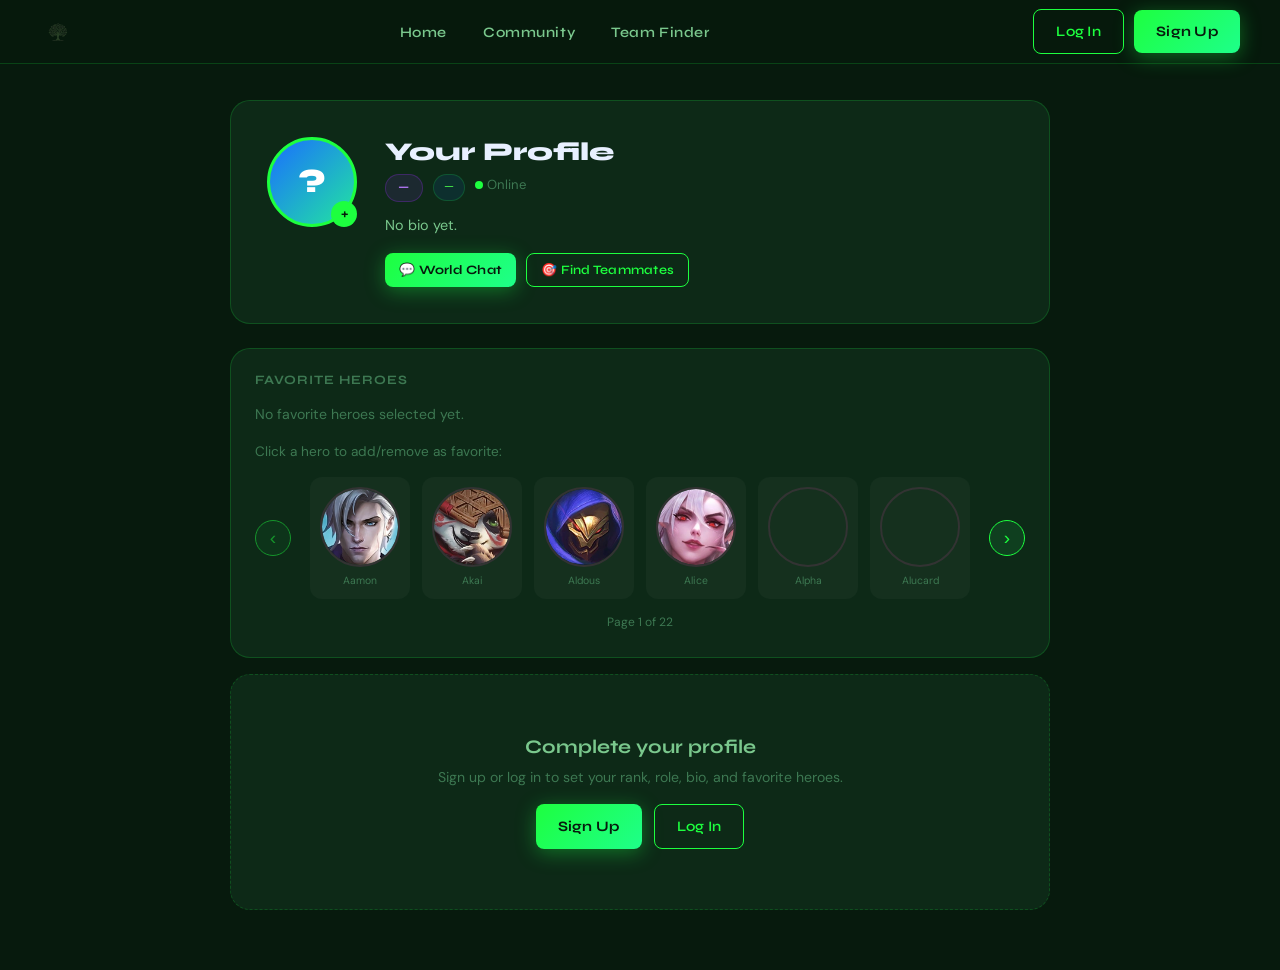
==== commit ff8f2d30: "Updated website" ====
--- a/pages/profile.html
+++ b/pages/profile.html
@@ -124,6 +124,10 @@
   <script>
 
     // ── Load username ──────────────────────────────────────────────────────
+    const editRankBtn = document.getElementById('editRankBtn');
+    const editRoleBtn = document.getElementById('editRoleBtn');
+    const profileRank = document.getElementById('profileRank');
+    const profileRole = document.getElementById('profileRole');
     const username = sessionStorage.getItem('treeba_user');
     if (username) {
       document.getElementById('profileName').textContent = username;
@@ -173,11 +177,6 @@
     }
 
     // ── Rank and Role Editing ──────────────────────────────────────────────────
-    const editRankBtn = document.getElementById('editRankBtn');
-    const editRoleBtn = document.getElementById('editRoleBtn');
-    const profileRank = document.getElementById('profileRank');
-    const profileRole = document.getElementById('profileRole');
-
     const RANKS = [
       'Warrior', 'Elite', 'Master', 'Grandmaster', 'Epic', 'Legend', 'Mythic',
       'Mythical Honor', 'Mythical Glory', 'Mythical Immortal'
@@ -496,9 +495,8 @@
     }
 
     // Only show picker if logged in
-    if (sessionStorage.getItem('treeba_user')) {
-      document.getElementById('heroPicker').style.display = 'block';
-    }
+    // Temporarily always show for testing
+    document.getElementById('heroPicker').style.display = 'block';
     renderHeroPicker();
 
   </script>
